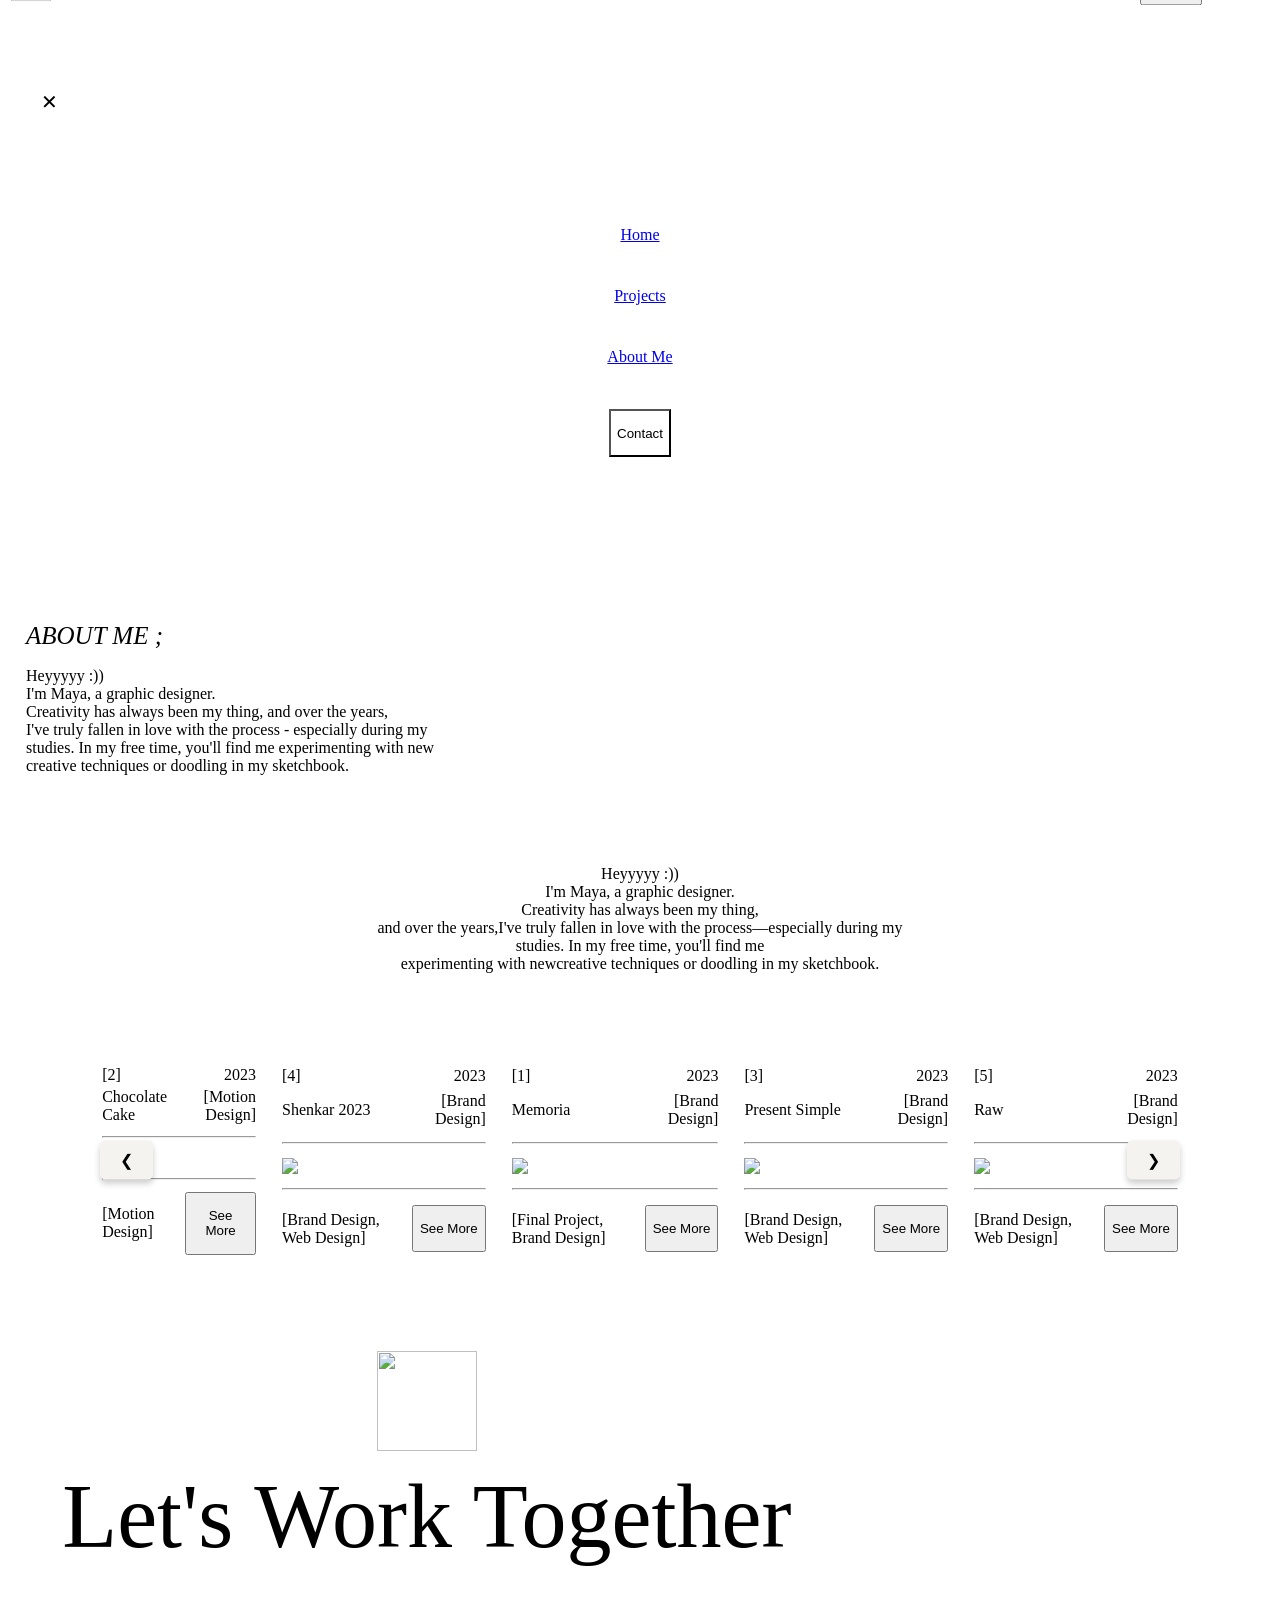
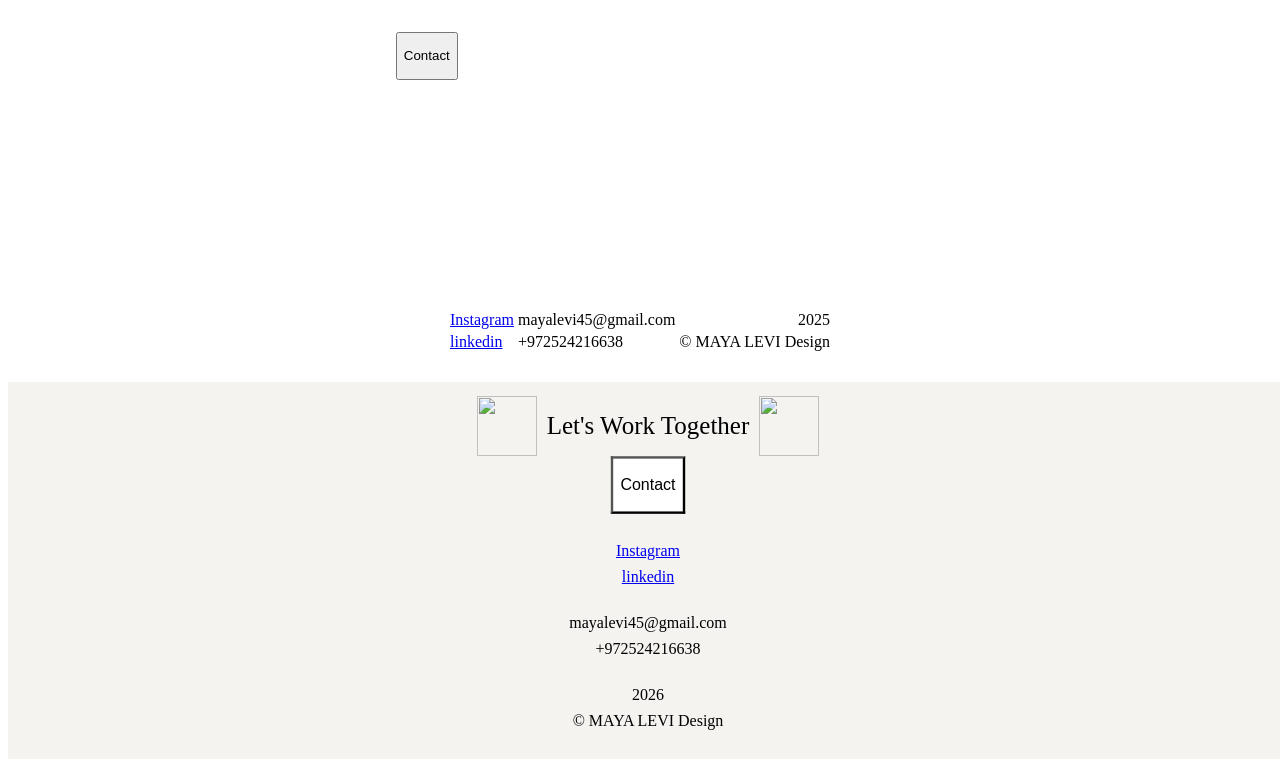
==== AboutMe.html @ 93a784ec "added html files" ====
<html>
  <head>
    <title>Maya Levi - About Me</title>
    <link rel="icon" type="image/x-icon" href="images/maya_levi_favicon.png" />
    <link rel="preconnect" href="https://fonts.googleapis.com" />
    <link rel="preconnect" href="https://fonts.gstatic.com" crossorigin />
    <link
      href="https://fonts.googleapis.com/css2?family=Inter:ital,opsz,wght@0,14..32,100..900;1,14..32,100..900&display=swap"
      rel="stylesheet"
    />
    <meta name="viewport" content="width=device-width, initial-scale=1.0" />
    <link rel="stylesheet" href="master.css" />
    <style>
      .projects-container {
        background-color: transparent;
        display: flex;
        align-items: center;
        justify-content: center;
        overflow: hidden;
        position: relative;
        width: 87%;
        margin: 20px auto;
        border-radius: 10px;
      }
      .projects {
        display: flex;
        gap: 20px;
        scroll-behavior: smooth;
        overflow-x: scroll;
        width: 100%;
        padding: 0 1vh 0 1vh;
        white-space: nowrap;
      }
      .projects-prev,
      .projects-next {
        background-color: #f4f3f0;
        color: black;
        font-size: 16px;
        border: none;
        cursor: pointer;
        padding: 10px 20px;
        position: absolute;
        top: 50%;
        transform: translateY(-50%);
        z-index: 10;
        border-radius: 5px;
        box-shadow: 0 4px 6px rgba(0, 0, 0, 0.2);
        cursor: url("Cursor Rubin Pink/link.cur"), pointer;
      }
      .projects-prev {
        left: 10px;
      }
      .projects-next {
        right: 10px;
      }
      .about_me_mobile {
        margin-left: 2vh;
      }
      @media (max-width: 768px) {
        .projects,
        .projects-card {
          transform: scale(0.9);
        }
        .projects-container {
          width: 100%;
        }
        .projects-next,
        .projects-prev {
          display: none;
        }
      }
    </style>
  </head>
  <body>
    <table id="navbar" class="navbar" style="width: 100%">
      <tr>
        <td>
          <a href="index.html"
            ><img src="images/maya_levi_favicon.png" style="width: 40px"
          /></a>
        </td>
        <td style="padding-right: 25vw; text-align: left">
          <h4 class="logo_name" style="margin: auto 0">
            <a href="index.html">MAYA LEVI</a>
          </h4>
        </td>
        <td style="padding-right: 5vw" class="not-on-mobile">
          <h4 style="margin: auto 0"><a href="index.html">Home</a></h4>
        </td>
        <td style="padding-right: 5vw" class="not-on-mobile">
          <h4 style="margin: auto 0"><a href="Projects.html">Projects</a></h4>
        </td>
        <td style="padding-right: 5vw" class="not-on-mobile">
          <h4 style="margin: auto 0"><a href="AboutMe.html">About Me</a></h4>
        </td>
        <td class="not-on-mobile">
          <button
            class="button"
            onclick="location.href='ContactPage.html'"
            style="cursor: url('Cursor Rubin Pink/link.cur'), pointer"
          >
            <p style="cursor: url('Cursor Rubin Pink/link.cur'), pointer">
              Contact
            </p>
          </button>
        </td>
        <td class="hamburger">
          <button
            style="border: none; background-color: transparent"
            onclick="openHamburger();"
          >
            <img src="SVG/hamburger-menu.svg" />
          </button>
        </td>
      </tr>
    </table>
    <div
      style="vertical-align: middle; text-align: left"
      id="hamburgerManue"
      class="hamburger_manu"
    >
      <button
        class="close_hamburger"
        style="
          border: none;
          background-color: transparent;
          margin: 3vh auto 0 3vh;
          font-size: 20px;
        "
        onclick="closeHamburger();"
      >
        &#x2715;
      </button>

      <table
        align="center"
        style="margin-top: 10vh; text-align: center"
        cellspacing="20"
      >
        <tr>
          <td>
            <h4 style="font-weight: 300">
              <a href="index.html" onclick="closeHamburger();">Home</a>
            </h4>
          </td>
        </tr>
        <tr>
          <td>
            <h4 style="font-weight: 300">
              <a href="Projects.html" onclick="closeHamburger();">Projects</a>
            </h4>
          </td>
        </tr>
        <tr>
          <td>
            <h4 style="font-weight: 300">
              <a href="AboutMe.html" onclick="closeHamburger();">About Me</a>
            </h4>
          </td>
        </tr>
        <tr>
          <td>
            <button
              style="background-color: white"
              class="button"
              onclick="location.href='ContactPage.html'"
            >
              <p>Contact</p>
            </button>
          </td>
        </tr>
      </table>
    </div>

    <script>
      function openHamburger() {
        window.scrollTo({ top: 0, behavior: "smooth" });
        document.getElementById("hamburgerManue").style.transform =
          "translateY(0)";
        document.getElementById("navbar").style.display = "none";
        document.body.style.overflow = "hidden";
      }
      function closeHamburger() {
        document.getElementById("hamburgerManue").style.transform =
          "translateY(-150%)";
        document.getElementById("navbar").style.display = "table";
        document.body.style.overflow = "auto";
      }

      // Select navbar element
      const navbar = document.querySelector(".navbar");
      let lastScrollTop = 0; // Track the last scroll position
      const hideThreshold = 100; // Scroll distance before hiding
      const showThreshold = 50; // Scroll distance before showing

      // Smooth transition for navbar
      navbar.style.transition = "transform 0.3s ease-in-out";

      document.addEventListener("scroll", () => {
        const scrollTop = window.scrollY; // Get current scroll position
        const maxScroll = 500; // Adjust for transparency effect
        const opacity = Math.max(0.5, 1 - scrollTop / maxScroll); // Calculate opacity

        // Update navbar background opacity
        navbar.style.backgroundColor = `rgba(255, 255, 255, ${opacity})`;

        // Check scroll direction
        if (scrollTop > lastScrollTop && scrollTop > hideThreshold) {
          // Scrolling down - Hide navbar
          navbar.style.transform = "translateY(-100%)";
        } else if (scrollTop < lastScrollTop && scrollTop > showThreshold) {
          // Scrolling up - Show navbar
          navbar.style.transform = "translateY(0)";
        }

        // Update last scroll position
        lastScrollTop = scrollTop <= 0 ? 0 : scrollTop;
      });
    </script>
    <br />
    <br />
    <br />
    <br />
    <br />
    <br />
    <br />
    <br />
    <span
      class="about_me_mobile"
      style="font-weight: 300; font-style: italic; font-size: 25px; float: left"
      >ABOUT ME ;</span
    >
    <br />
    <br />
    <p
      class="desktop_block"
      style="margin-bottom: 10vh; margin-left: 2vh; margin-top: 1vh"
    >
      Heyyyyy :))<br />I'm Maya, a graphic designer.<br />Creativity has always
      been my thing, and over the years,<br />I've truly fallen in love with the
      process - especially during my<br />studies. In my free time, you'll find
      me experimenting with new<br />creative techniques or doodling in my
      sketchbook.
    </p>
    <p
      class="mobile_block"
      style="margin-bottom: 10vh; text-align: center; margin-top: 4vh"
    >
      Heyyyyy :))<br />I'm Maya, a graphic designer.<br />Creativity has always
      been my thing,<br />
      and over the years,I've truly fallen in love with the process—especially
      during my<br />studies. In my free time, you'll find me<br />
      experimenting with newcreative techniques or doodling in my sketchbook.
    </p>

    <div class="projects-container" style="margin-bottom: 10vh">
      <button class="projects-prev">&#10094;</button>
      <div class="projects">
        <table class="projects-card">
          <tr>
            <td style="text-align: left">[2]</td>
            <td style="text-align: right">2023</td>
          </tr>
          <tr>
            <td style="text-align: left">Chocolate Cake</td>
            <td style="text-align: right">[Motion Design]</td>
          </tr>
          <tr>
            <td colspan="2"><hr /></td>
          </tr>
          <tr>
            <td colspan="2"><img src="images/chocolate_cake.png" /></td>
          </tr>
          <tr>
            <td colspan="2"><hr /></td>
          </tr>
          <tr>
            <td style="text-align: left">[Motion Design]</td>
            <td style="text-align: right">
              <button
                class="button"
                onclick="location.href='ChocolateCake.html';"
              >
                <p>See More</p>
              </button>
            </td>
          </tr>
        </table>
        <table class="projects-card">
          <tr>
            <td style="text-align: left">[4]</td>
            <td style="text-align: right">2023</td>
          </tr>
          <tr>
            <td style="text-align: left">Shenkar 2023</td>
            <td style="text-align: right">[Brand Design]</td>
          </tr>
          <tr>
            <td colspan="2"><hr /></td>
          </tr>
          <tr>
            <td colspan="2"><img src="images/shenkar2023.png" /></td>
          </tr>
          <tr>
            <td colspan="2"><hr /></td>
          </tr>
          <tr>
            <td style="text-align: left">[Brand Design, Web Design]</td>
            <td style="text-align: right">
              <button class="button" onclick="location.href='Shenkar.html';">
                <p>See More</p>
              </button>
            </td>
          </tr>
        </table>
        <table class="projects-card">
          <tr>
            <td style="text-align: left">[1]</td>
            <td style="text-align: right">2023</td>
          </tr>
          <tr>
            <td style="text-align: left">Memoria</td>
            <td style="text-align: right">[Brand Design]</td>
          </tr>
          <tr>
            <td colspan="2"><hr /></td>
          </tr>
          <tr>
            <td colspan="2"><img src="images/memoria.png" /></td>
          </tr>
          <tr>
            <td colspan="2"><hr /></td>
          </tr>
          <tr>
            <td style="text-align: left">[Final Project, Brand Design]</td>
            <td style="text-align: right">
              <button class="button" onclick="location.href='Memoria.html';">
                <p>See More</p>
              </button>
            </td>
          </tr>
        </table>
        <table class="projects-card">
          <tr>
            <td style="text-align: left">[3]</td>
            <td style="text-align: right">2023</td>
          </tr>
          <tr>
            <td style="text-align: left">Present Simple</td>
            <td style="text-align: right">[Brand Design]</td>
          </tr>
          <tr>
            <td colspan="2"><hr /></td>
          </tr>
          <tr>
            <td colspan="2"><img src="images/present_simple.png" /></td>
          </tr>
          <tr>
            <td colspan="2"><hr /></td>
          </tr>
          <tr>
            <td style="text-align: left">[Brand Design, Web Design]</td>
            <td style="text-align: right">
              <button
                class="button"
                onclick="location.href='PresentSimple.html';"
              >
                <p>See More</p>
              </button>
            </td>
          </tr>
        </table>
        <table class="projects-card">
          <tr>
            <td style="text-align: left">[5]</td>
            <td style="text-align: right">2023</td>
          </tr>
          <tr>
            <td style="text-align: left">Raw</td>
            <td style="text-align: right">[Brand Design]</td>
          </tr>
          <tr>
            <td colspan="2"><hr /></td>
          </tr>
          <tr>
            <td colspan="2"><img src="images/raw.png" /></td>
          </tr>
          <tr>
            <td colspan="2"><hr /></td>
          </tr>
          <tr>
            <td style="text-align: left">[Brand Design, Web Design]</td>
            <td style="text-align: right">
              <button class="button" onclick="location.href='Raw.html';">
                <p>See More</p>
              </button>
            </td>
          </tr>
        </table>
      </div>
      <button class="projects-next">&#10095;</button>
    </div>

    <script>
      const projects = document.querySelector(".projects");
      const prevButton = document.querySelector(".projects-prev");
      const nextButton = document.querySelector(".projects-next");
      const cards = [...document.querySelectorAll(".projects-card")]; // Convert NodeList to Array

      // Set the scroll position to the original set of cards
      projects.scrollLeft = 0;

      // Function to check and reposition for infinite scrolling
      function checkLoop() {
        if (projects.scrollLeft <= 0) {
          projects.scrollLeft = projects.scrollWidth;
        } else if (
          projects.scrollLeft + projects.clientWidth >=
          projects.scrollWidth - 1
        ) {
          projects.scrollLeft = 0;
        }
      }

      // Button Scroll Events
      prevButton.addEventListener("click", () => {
        projects.scrollBy({ left: -300, behavior: "smooth" });
        setTimeout(checkLoop, 100); // Check after animation
      });

      nextButton.addEventListener("click", () => {
        projects.scrollBy({ left: 300, behavior: "smooth" });
        setTimeout(checkLoop, 100);
      });

      // Prevent freeze issue on resize
      window.addEventListener("resize", () => {
        projects.scrollLeft = projects.scrollWidth / 2 - projects.clientWidth;
      });
    </script>

    <footer class="footer">
      <table
        class="footer"
        style="text-align: center; padding-bottom: 25vh; margin-left: 4vw"
      >
        <tr>
          <td>
            <img src="images/maya_levi_favicon.png" style="height: 100px" />
          </td>
        </tr>
        <tr>
          <td>
            <h1 style="font-size: 90px; font-weight: 100; margin-top: 10px">
              Let's Work Together
            </h1>
          </td>
        </tr>
        <tr>
          <td>
            <button
              class="button"
              onclick="location.href='ContactPage.html'"
              style="cursor: url('Cursor Rubin Pink/link.cur'), pointer"
            >
              <p style="cursor: url('Cursor Rubin Pink/link.cur'), pointer">
                Contact
              </p>
            </button>
          </td>
        </tr>
      </table>
      <table align="center" class="footer" style="padding-bottom: 0">
        <tr>
          <td style="text-align: left">
            <a href="https://www.instagram.com/maya_levi9/" target="_blank"
              >Instagram</a
            >
          </td>
          <td>mayalevi45@gmail.com</td>
          <td style="text-align: right">2025</td>
        </tr>
        <tr>
          <td style="text-align: left">
            <a
              href="https://www.linkedin.com/in/maya-levi-869219231/"
              target="_blank"
              >linkedin</a
            >
          </td>
          <td>+972524216638</td>
          <td style="text-align: right">&#x00A9; MAYA LEVI Design</td>
        </tr>
      </table>
    </footer>

    <footer class="mobile-footer">
      <div style="position: relative; width: 100vw; margin-top: 45vh; left: 0">
        <table
          style="
            text-align: center;
            width: 100%;
            background-color: #f4f3f0;
            position: absolute;
            left: 0;
            bottom: 0;
            width: 100vw;
          "
        >
          <tr style="width: inherit; overflow: hidden">
            <td
              style="
                display: flex;
                align-items: center;
                justify-content: center;
                gap: 10px;
                margin-top: 1vh;
              "
            >
              <img src="images/maya_levi_favicon.png" style="height: 60px" />
              <h1 style="font-size: 25px; font-weight: 200; margin-top: 2vh">
                Let's Work Together
              </h1>
              <img src="images/reverse_maya_logo.png" style="height: 60px" />
            </td>
          </tr>

          <tr>
            <td style="padding-bottom: 30px">
              <button
                class="button"
                style="
                  background-color: white;
                  transform: scale(1.2);
                  cursor: url('Cursor Rubin Pink/link.cur'), pointer;
                "
                onclick="location.href='ContactPage.html'"
              >
                <p style="cursor: url('Cursor Rubin Pink/link.cur'), pointer">
                  Contact
                </p>
              </button>
            </td>
          </tr>

          <tr>
            <td style="padding-bottom: 5px">
              <a
                href="https://www.instagram.com/maya_levi9/"
                target="_blank"
                style="text-decoration: underline"
                >Instagram</a
              >
            </td>
          </tr>

          <tr>
            <td style="padding-bottom: 25px">
              <a
                href="https://www.linkedin.com/in/maya-levi-869219231/"
                target="_blank"
                style="text-decoration: underline"
                >linkedin</a
              >
            </td>
          </tr>

          <tr>
            <td style="padding-bottom: 5px">mayalevi45@gmail.com</td>
          </tr>

          <tr>
            <td style="padding-bottom: 25px">+972524216638</td>
          </tr>

          <tr>
            <td style="padding-bottom: 5px">
              <script>
                document.write(new Date().getFullYear());
              </script>
            </td>
          </tr>
          <tr>
            <td style="padding-bottom: 3vh">&#x00A9; MAYA LEVI Design</td>
          </tr>
        </table>
      </div>
    </footer>
  </body>
</html>
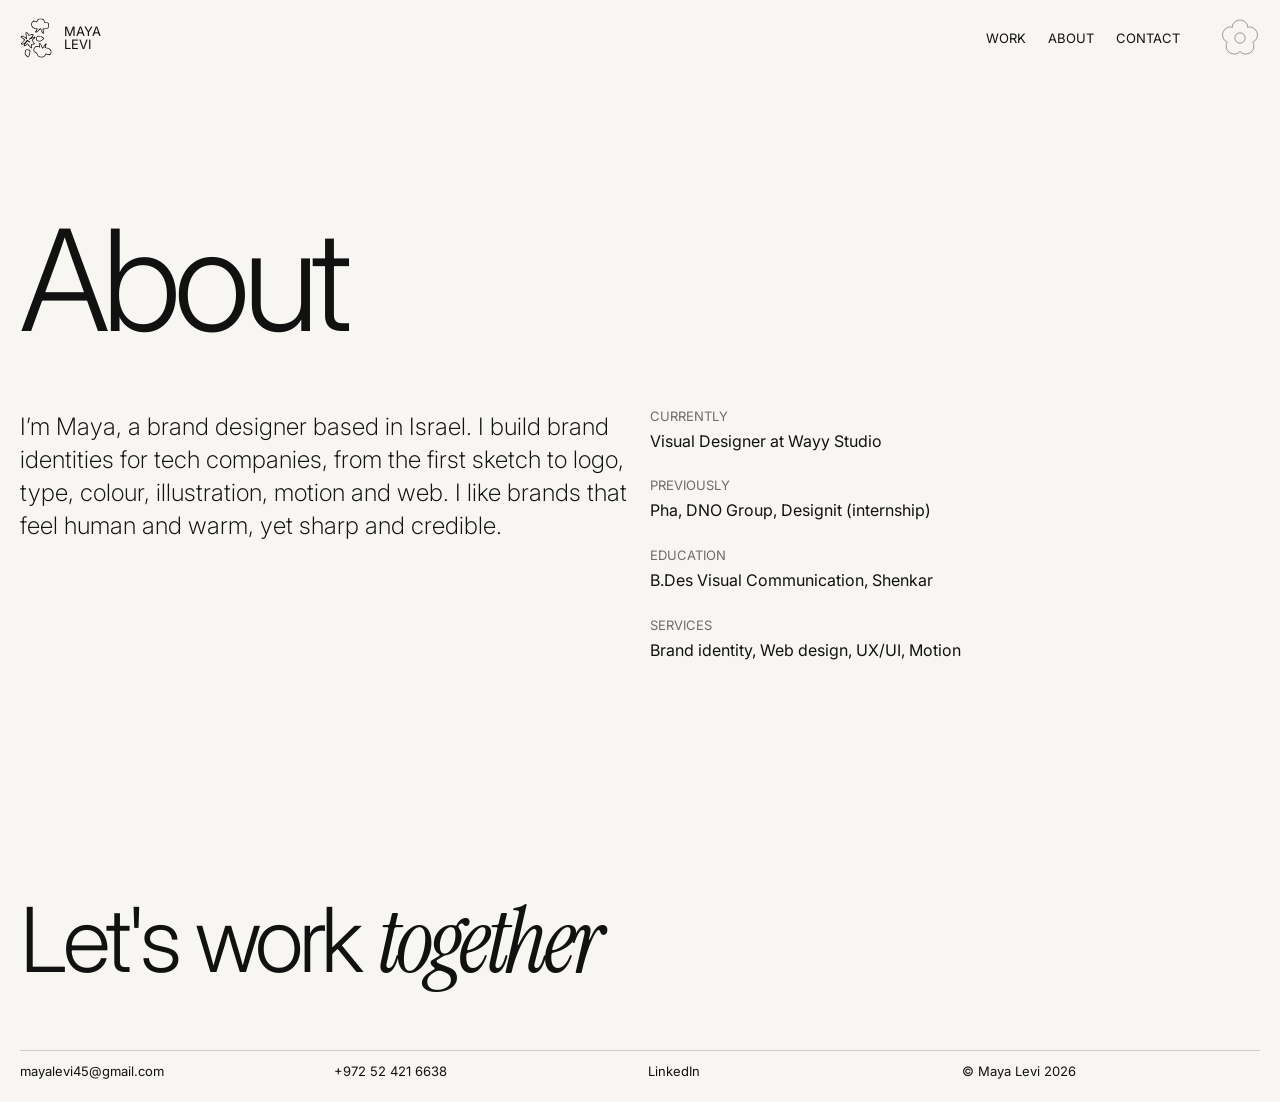
==== commit ee990c45: "Add files via upload" ====
--- a/AboutMe.html
+++ b/AboutMe.html
@@ -1,590 +1,53 @@
-<html>
-  <head>
-    <title>Maya Levi - About Me</title>
-    <link rel="icon" type="image/x-icon" href="images/maya_levi_favicon.png" />
-    <link rel="preconnect" href="https://fonts.googleapis.com" />
-    <link rel="preconnect" href="https://fonts.gstatic.com" crossorigin />
-    <link
-      href="https://fonts.googleapis.com/css2?family=Inter:ital,opsz,wght@0,14..32,100..900;1,14..32,100..900&display=swap"
-      rel="stylesheet"
-    />
-    <meta name="viewport" content="width=device-width, initial-scale=1.0" />
-    <link rel="stylesheet" href="master.css" />
-    <style>
-      .projects-container {
-        background-color: transparent;
-        display: flex;
-        align-items: center;
-        justify-content: center;
-        overflow: hidden;
-        position: relative;
-        width: 87%;
-        margin: 20px auto;
-        border-radius: 10px;
-      }
-      .projects {
-        display: flex;
-        gap: 20px;
-        scroll-behavior: smooth;
-        overflow-x: scroll;
-        width: 100%;
-        padding: 0 1vh 0 1vh;
-        white-space: nowrap;
-      }
-      .projects-prev,
-      .projects-next {
-        background-color: #f4f3f0;
-        color: black;
-        font-size: 16px;
-        border: none;
-        cursor: pointer;
-        padding: 10px 20px;
-        position: absolute;
-        top: 50%;
-        transform: translateY(-50%);
-        z-index: 10;
-        border-radius: 5px;
-        box-shadow: 0 4px 6px rgba(0, 0, 0, 0.2);
-        cursor: url("Cursor Rubin Pink/link.cur"), pointer;
-      }
-      .projects-prev {
-        left: 10px;
-      }
-      .projects-next {
-        right: 10px;
-      }
-      .about_me_mobile {
-        margin-left: 2vh;
-      }
-      @media (max-width: 768px) {
-        .projects,
-        .projects-card {
-          transform: scale(0.9);
-        }
-        .projects-container {
-          width: 100%;
-        }
-        .projects-next,
-        .projects-prev {
-          display: none;
-        }
-      }
-    </style>
-  </head>
-  <body>
-    <table id="navbar" class="navbar" style="width: 100%">
-      <tr>
-        <td>
-          <a href="index.html"
-            ><img src="images/maya_levi_favicon.png" style="width: 40px"
-          /></a>
-        </td>
-        <td style="padding-right: 25vw; text-align: left">
-          <h4 class="logo_name" style="margin: auto 0">
-            <a href="index.html">MAYA LEVI</a>
-          </h4>
-        </td>
-        <td style="padding-right: 5vw" class="not-on-mobile">
-          <h4 style="margin: auto 0"><a href="index.html">Home</a></h4>
-        </td>
-        <td style="padding-right: 5vw" class="not-on-mobile">
-          <h4 style="margin: auto 0"><a href="Projects.html">Projects</a></h4>
-        </td>
-        <td style="padding-right: 5vw" class="not-on-mobile">
-          <h4 style="margin: auto 0"><a href="AboutMe.html">About Me</a></h4>
-        </td>
-        <td class="not-on-mobile">
-          <button
-            class="button"
-            onclick="location.href='ContactPage.html'"
-            style="cursor: url('Cursor Rubin Pink/link.cur'), pointer"
-          >
-            <p style="cursor: url('Cursor Rubin Pink/link.cur'), pointer">
-              Contact
-            </p>
-          </button>
-        </td>
-        <td class="hamburger">
-          <button
-            style="border: none; background-color: transparent"
-            onclick="openHamburger();"
-          >
-            <img src="SVG/hamburger-menu.svg" />
-          </button>
-        </td>
-      </tr>
-    </table>
-    <div
-      style="vertical-align: middle; text-align: left"
-      id="hamburgerManue"
-      class="hamburger_manu"
-    >
-      <button
-        class="close_hamburger"
-        style="
-          border: none;
-          background-color: transparent;
-          margin: 3vh auto 0 3vh;
-          font-size: 20px;
-        "
-        onclick="closeHamburger();"
-      >
-        &#x2715;
-      </button>
-
-      <table
-        align="center"
-        style="margin-top: 10vh; text-align: center"
-        cellspacing="20"
-      >
-        <tr>
-          <td>
-            <h4 style="font-weight: 300">
-              <a href="index.html" onclick="closeHamburger();">Home</a>
-            </h4>
-          </td>
-        </tr>
-        <tr>
-          <td>
-            <h4 style="font-weight: 300">
-              <a href="Projects.html" onclick="closeHamburger();">Projects</a>
-            </h4>
-          </td>
-        </tr>
-        <tr>
-          <td>
-            <h4 style="font-weight: 300">
-              <a href="AboutMe.html" onclick="closeHamburger();">About Me</a>
-            </h4>
-          </td>
-        </tr>
-        <tr>
-          <td>
-            <button
-              style="background-color: white"
-              class="button"
-              onclick="location.href='ContactPage.html'"
-            >
-              <p>Contact</p>
-            </button>
-          </td>
-        </tr>
-      </table>
-    </div>
-
-    <script>
-      function openHamburger() {
-        window.scrollTo({ top: 0, behavior: "smooth" });
-        document.getElementById("hamburgerManue").style.transform =
-          "translateY(0)";
-        document.getElementById("navbar").style.display = "none";
-        document.body.style.overflow = "hidden";
-      }
-      function closeHamburger() {
-        document.getElementById("hamburgerManue").style.transform =
-          "translateY(-150%)";
-        document.getElementById("navbar").style.display = "table";
-        document.body.style.overflow = "auto";
-      }
-
-      // Select navbar element
-      const navbar = document.querySelector(".navbar");
-      let lastScrollTop = 0; // Track the last scroll position
-      const hideThreshold = 100; // Scroll distance before hiding
-      const showThreshold = 50; // Scroll distance before showing
-
-      // Smooth transition for navbar
-      navbar.style.transition = "transform 0.3s ease-in-out";
-
-      document.addEventListener("scroll", () => {
-        const scrollTop = window.scrollY; // Get current scroll position
-        const maxScroll = 500; // Adjust for transparency effect
-        const opacity = Math.max(0.5, 1 - scrollTop / maxScroll); // Calculate opacity
-
-        // Update navbar background opacity
-        navbar.style.backgroundColor = `rgba(255, 255, 255, ${opacity})`;
-
-        // Check scroll direction
-        if (scrollTop > lastScrollTop && scrollTop > hideThreshold) {
-          // Scrolling down - Hide navbar
-          navbar.style.transform = "translateY(-100%)";
-        } else if (scrollTop < lastScrollTop && scrollTop > showThreshold) {
-          // Scrolling up - Show navbar
-          navbar.style.transform = "translateY(0)";
-        }
-
-        // Update last scroll position
-        lastScrollTop = scrollTop <= 0 ? 0 : scrollTop;
-      });
-    </script>
-    <br />
-    <br />
-    <br />
-    <br />
-    <br />
-    <br />
-    <br />
-    <br />
-    <span
-      class="about_me_mobile"
-      style="font-weight: 300; font-style: italic; font-size: 25px; float: left"
-      >ABOUT ME ;</span
-    >
-    <br />
-    <br />
-    <p
-      class="desktop_block"
-      style="margin-bottom: 10vh; margin-left: 2vh; margin-top: 1vh"
-    >
-      Heyyyyy :))<br />I'm Maya, a graphic designer.<br />Creativity has always
-      been my thing, and over the years,<br />I've truly fallen in love with the
-      process - especially during my<br />studies. In my free time, you'll find
-      me experimenting with new<br />creative techniques or doodling in my
-      sketchbook.
-    </p>
-    <p
-      class="mobile_block"
-      style="margin-bottom: 10vh; text-align: center; margin-top: 4vh"
-    >
-      Heyyyyy :))<br />I'm Maya, a graphic designer.<br />Creativity has always
-      been my thing,<br />
-      and over the years,I've truly fallen in love with the process—especially
-      during my<br />studies. In my free time, you'll find me<br />
-      experimenting with newcreative techniques or doodling in my sketchbook.
-    </p>
-
-    <div class="projects-container" style="margin-bottom: 10vh">
-      <button class="projects-prev">&#10094;</button>
-      <div class="projects">
-        <table class="projects-card">
-          <tr>
-            <td style="text-align: left">[2]</td>
-            <td style="text-align: right">2023</td>
-          </tr>
-          <tr>
-            <td style="text-align: left">Chocolate Cake</td>
-            <td style="text-align: right">[Motion Design]</td>
-          </tr>
-          <tr>
-            <td colspan="2"><hr /></td>
-          </tr>
-          <tr>
-            <td colspan="2"><img src="images/chocolate_cake.png" /></td>
-          </tr>
-          <tr>
-            <td colspan="2"><hr /></td>
-          </tr>
-          <tr>
-            <td style="text-align: left">[Motion Design]</td>
-            <td style="text-align: right">
-              <button
-                class="button"
-                onclick="location.href='ChocolateCake.html';"
-              >
-                <p>See More</p>
-              </button>
-            </td>
-          </tr>
-        </table>
-        <table class="projects-card">
-          <tr>
-            <td style="text-align: left">[4]</td>
-            <td style="text-align: right">2023</td>
-          </tr>
-          <tr>
-            <td style="text-align: left">Shenkar 2023</td>
-            <td style="text-align: right">[Brand Design]</td>
-          </tr>
-          <tr>
-            <td colspan="2"><hr /></td>
-          </tr>
-          <tr>
-            <td colspan="2"><img src="images/shenkar2023.png" /></td>
-          </tr>
-          <tr>
-            <td colspan="2"><hr /></td>
-          </tr>
-          <tr>
-            <td style="text-align: left">[Brand Design, Web Design]</td>
-            <td style="text-align: right">
-              <button class="button" onclick="location.href='Shenkar.html';">
-                <p>See More</p>
-              </button>
-            </td>
-          </tr>
-        </table>
-        <table class="projects-card">
-          <tr>
-            <td style="text-align: left">[1]</td>
-            <td style="text-align: right">2023</td>
-          </tr>
-          <tr>
-            <td style="text-align: left">Memoria</td>
-            <td style="text-align: right">[Brand Design]</td>
-          </tr>
-          <tr>
-            <td colspan="2"><hr /></td>
-          </tr>
-          <tr>
-            <td colspan="2"><img src="images/memoria.png" /></td>
-          </tr>
-          <tr>
-            <td colspan="2"><hr /></td>
-          </tr>
-          <tr>
-            <td style="text-align: left">[Final Project, Brand Design]</td>
-            <td style="text-align: right">
-              <button class="button" onclick="location.href='Memoria.html';">
-                <p>See More</p>
-              </button>
-            </td>
-          </tr>
-        </table>
-        <table class="projects-card">
-          <tr>
-            <td style="text-align: left">[3]</td>
-            <td style="text-align: right">2023</td>
-          </tr>
-          <tr>
-            <td style="text-align: left">Present Simple</td>
-            <td style="text-align: right">[Brand Design]</td>
-          </tr>
-          <tr>
-            <td colspan="2"><hr /></td>
-          </tr>
-          <tr>
-            <td colspan="2"><img src="images/present_simple.png" /></td>
-          </tr>
-          <tr>
-            <td colspan="2"><hr /></td>
-          </tr>
-          <tr>
-            <td style="text-align: left">[Brand Design, Web Design]</td>
-            <td style="text-align: right">
-              <button
-                class="button"
-                onclick="location.href='PresentSimple.html';"
-              >
-                <p>See More</p>
-              </button>
-            </td>
-          </tr>
-        </table>
-        <table class="projects-card">
-          <tr>
-            <td style="text-align: left">[5]</td>
-            <td style="text-align: right">2023</td>
-          </tr>
-          <tr>
-            <td style="text-align: left">Raw</td>
-            <td style="text-align: right">[Brand Design]</td>
-          </tr>
-          <tr>
-            <td colspan="2"><hr /></td>
-          </tr>
-          <tr>
-            <td colspan="2"><img src="images/raw.png" /></td>
-          </tr>
-          <tr>
-            <td colspan="2"><hr /></td>
-          </tr>
-          <tr>
-            <td style="text-align: left">[Brand Design, Web Design]</td>
-            <td style="text-align: right">
-              <button class="button" onclick="location.href='Raw.html';">
-                <p>See More</p>
-              </button>
-            </td>
-          </tr>
-        </table>
-      </div>
-      <button class="projects-next">&#10095;</button>
-    </div>
-
-    <script>
-      const projects = document.querySelector(".projects");
-      const prevButton = document.querySelector(".projects-prev");
-      const nextButton = document.querySelector(".projects-next");
-      const cards = [...document.querySelectorAll(".projects-card")]; // Convert NodeList to Array
-
-      // Set the scroll position to the original set of cards
-      projects.scrollLeft = 0;
-
-      // Function to check and reposition for infinite scrolling
-      function checkLoop() {
-        if (projects.scrollLeft <= 0) {
-          projects.scrollLeft = projects.scrollWidth;
-        } else if (
-          projects.scrollLeft + projects.clientWidth >=
-          projects.scrollWidth - 1
-        ) {
-          projects.scrollLeft = 0;
-        }
-      }
-
-      // Button Scroll Events
-      prevButton.addEventListener("click", () => {
-        projects.scrollBy({ left: -300, behavior: "smooth" });
-        setTimeout(checkLoop, 100); // Check after animation
-      });
-
-      nextButton.addEventListener("click", () => {
-        projects.scrollBy({ left: 300, behavior: "smooth" });
-        setTimeout(checkLoop, 100);
-      });
-
-      // Prevent freeze issue on resize
-      window.addEventListener("resize", () => {
-        projects.scrollLeft = projects.scrollWidth / 2 - projects.clientWidth;
-      });
-    </script>
-
-    <footer class="footer">
-      <table
-        class="footer"
-        style="text-align: center; padding-bottom: 25vh; margin-left: 4vw"
-      >
-        <tr>
-          <td>
-            <img src="images/maya_levi_favicon.png" style="height: 100px" />
-          </td>
-        </tr>
-        <tr>
-          <td>
-            <h1 style="font-size: 90px; font-weight: 100; margin-top: 10px">
-              Let's Work Together
-            </h1>
-          </td>
-        </tr>
-        <tr>
-          <td>
-            <button
-              class="button"
-              onclick="location.href='ContactPage.html'"
-              style="cursor: url('Cursor Rubin Pink/link.cur'), pointer"
-            >
-              <p style="cursor: url('Cursor Rubin Pink/link.cur'), pointer">
-                Contact
-              </p>
-            </button>
-          </td>
-        </tr>
-      </table>
-      <table align="center" class="footer" style="padding-bottom: 0">
-        <tr>
-          <td style="text-align: left">
-            <a href="https://www.instagram.com/maya_levi9/" target="_blank"
-              >Instagram</a
-            >
-          </td>
-          <td>mayalevi45@gmail.com</td>
-          <td style="text-align: right">2025</td>
-        </tr>
-        <tr>
-          <td style="text-align: left">
-            <a
-              href="https://www.linkedin.com/in/maya-levi-869219231/"
-              target="_blank"
-              >linkedin</a
-            >
-          </td>
-          <td>+972524216638</td>
-          <td style="text-align: right">&#x00A9; MAYA LEVI Design</td>
-        </tr>
-      </table>
-    </footer>
-
-    <footer class="mobile-footer">
-      <div style="position: relative; width: 100vw; margin-top: 45vh; left: 0">
-        <table
-          style="
-            text-align: center;
-            width: 100%;
-            background-color: #f4f3f0;
-            position: absolute;
-            left: 0;
-            bottom: 0;
-            width: 100vw;
-          "
-        >
-          <tr style="width: inherit; overflow: hidden">
-            <td
-              style="
-                display: flex;
-                align-items: center;
-                justify-content: center;
-                gap: 10px;
-                margin-top: 1vh;
-              "
-            >
-              <img src="images/maya_levi_favicon.png" style="height: 60px" />
-              <h1 style="font-size: 25px; font-weight: 200; margin-top: 2vh">
-                Let's Work Together
-              </h1>
-              <img src="images/reverse_maya_logo.png" style="height: 60px" />
-            </td>
-          </tr>
-
-          <tr>
-            <td style="padding-bottom: 30px">
-              <button
-                class="button"
-                style="
-                  background-color: white;
-                  transform: scale(1.2);
-                  cursor: url('Cursor Rubin Pink/link.cur'), pointer;
-                "
-                onclick="location.href='ContactPage.html'"
-              >
-                <p style="cursor: url('Cursor Rubin Pink/link.cur'), pointer">
-                  Contact
-                </p>
-              </button>
-            </td>
-          </tr>
-
-          <tr>
-            <td style="padding-bottom: 5px">
-              <a
-                href="https://www.instagram.com/maya_levi9/"
-                target="_blank"
-                style="text-decoration: underline"
-                >Instagram</a
-              >
-            </td>
-          </tr>
-
-          <tr>
-            <td style="padding-bottom: 25px">
-              <a
-                href="https://www.linkedin.com/in/maya-levi-869219231/"
-                target="_blank"
-                style="text-decoration: underline"
-                >linkedin</a
-              >
-            </td>
-          </tr>
-
-          <tr>
-            <td style="padding-bottom: 5px">mayalevi45@gmail.com</td>
-          </tr>
-
-          <tr>
-            <td style="padding-bottom: 25px">+972524216638</td>
-          </tr>
-
-          <tr>
-            <td style="padding-bottom: 5px">
-              <script>
-                document.write(new Date().getFullYear());
-              </script>
-            </td>
-          </tr>
-          <tr>
-            <td style="padding-bottom: 3vh">&#x00A9; MAYA LEVI Design</td>
-          </tr>
-        </table>
-      </div>
-    </footer>
-  </body>
-</html>
+<!doctype html>
+<html lang="en">
+<head>
+<meta charset="utf-8" />
+<meta name="viewport" content="width=device-width, initial-scale=1" />
+<title>About | Maya Levi</title>
+<link rel="preconnect" href="https://fonts.googleapis.com" />
+<link rel="preconnect" href="https://fonts.gstatic.com" crossorigin />
+<link href="https://fonts.googleapis.com/css2?family=Inter:wght@100..900&family=Instrument+Serif:ital@0;1&display=swap" rel="stylesheet" />
+<link rel="stylesheet" href="site.css" />
+</head>
+<body>
+
+<header>
+  <a class="brand" href="index.html" aria-label="Maya Levi, home"><svg class="mark" aria-hidden="true" xmlns="http://www.w3.org/2000/svg" viewBox="96 12 503 629"><path fill="currentColor" fill-rule="evenodd" d="M214 631C213 631 211 630 210 628C209 626 205 622 201 618C187 603 181 595 178 590C178 588 177 586 176 585C171 578 171 578 172 561C172 545 172 544 174 538C176 535 177 531 178 528C179 526 180 522 181 521C183 519 184 516 185 514C188 507 201 503 212 506C215 507 221 507 226 508C232 508 237 509 238 509C239 510 242 512 245 513C249 516 256 523 259 529C261 533 260 551 257 556C255 560 255 565 254 573C253 590 247 605 236 617C226 628 220 632 214 631ZM415 631C413 631 410 629 408 628C405 627 402 626 401 626C400 626 398 625 396 624C394 622 391 621 389 620C384 618 370 606 369 602C369 600 368 596 366 593C365 590 364 586 363 584C362 579 355 569 349 565C344 560 334 554 330 554C327 553 316 545 316 543C316 542 315 540 313 538C310 534 307 523 307 516C307 509 310 498 312 493C314 491 315 488 316 486C316 483 317 481 318 480C320 478 321 476 322 475C324 470 333 462 337 460C339 459 342 458 344 457C346 455 348 454 360 454C373 454 374 454 378 456C382 458 385 459 390 460C399 460 400 459 397 452C395 448 393 439 392 428C391 419 397 405 403 404C408 402 426 416 428 423C428 425 430 428 431 430C433 432 434 435 434 438C435 440 436 443 437 444C438 446 440 449 441 453C442 456 443 459 444 460C444 462 446 465 446 468C449 477 452 477 458 468C460 466 462 463 462 462C463 461 466 457 469 452C472 447 476 442 478 440C480 437 482 433 484 431C485 429 487 426 488 425C489 423 490 422 490 422C490 421 492 419 494 416C498 412 499 412 503 412C508 412 509 412 512 416C516 421 517 423 514 428C513 429 512 431 512 432C512 433 510 437 508 442C506 446 504 452 502 455C501 458 499 462 498 465C496 468 496 469 497 470C498 471 499 472 500 472C501 472 504 473 506 474C509 476 513 477 516 478C519 478 524 479 528 481C532 483 536 484 538 484C541 485 545 486 547 487C549 489 555 491 558 493C570 499 580 509 587 523C590 530 590 530 590 546C589 561 589 563 587 568C579 584 578 587 571 592C566 596 566 596 554 596C543 595 541 595 538 593C535 592 532 591 529 591C522 591 518 590 514 587C509 583 508 583 503 590C497 600 493 605 486 612C480 618 469 626 467 626C467 626 464 627 461 629C457 631 456 632 437 632C426 632 416 632 415 631ZM454 619C456 618 459 617 461 616C466 615 477 606 484 597C490 590 491 588 496 578C498 575 500 571 501 571C504 569 509 569 511 570C512 571 515 573 518 575C523 578 526 579 530 580C534 580 539 582 542 583C545 584 550 584 555 584C562 584 562 584 568 579C572 574 573 571 574 568C575 565 576 561 577 560C579 557 580 555 580 544C580 533 579 532 577 529C575 526 574 524 574 523C574 521 562 508 558 506C556 505 553 503 551 502C549 501 546 500 545 499C543 499 540 498 538 497C536 496 521 491 512 489C509 488 504 486 502 485C500 484 496 483 495 483C493 483 490 482 489 482C482 479 481 468 487 462C488 460 490 457 490 454C491 452 492 449 493 447C494 446 495 442 496 440L496 436L493 439C491 440 489 443 488 444C487 446 486 449 484 451C481 454 479 457 472 468C469 472 465 478 463 480C462 482 459 486 458 488C456 493 453 494 449 494C445 494 444 493 442 487C441 485 440 482 439 481C438 479 436 476 436 472C435 469 434 466 433 465C432 463 431 460 430 457C429 454 428 450 427 448C425 447 424 443 424 441C423 439 422 436 421 435C420 434 419 431 418 429C417 425 409 418 407 418C403 418 403 436 407 444C409 450 413 464 413 468C413 472 411 474 407 475C404 476 401 475 395 472C393 471 388 470 383 470C379 469 372 468 368 467C364 466 360 465 358 465C351 466 340 471 337 474C332 479 327 486 327 490C326 492 325 494 323 496C320 500 319 513 320 524C321 531 321 531 327 537C330 540 334 543 337 544C346 547 358 555 363 562C370 570 374 577 374 582C374 584 375 587 377 589C378 591 380 594 380 596C381 601 387 606 394 609C396 610 399 612 400 613C401 614 404 615 407 616C409 616 413 617 416 618C421 622 422 622 438 622C450 622 452 621 454 619ZM222 616C224 614 229 608 231 604C232 602 234 600 235 598C236 597 237 594 238 591C239 587 240 582 241 579C242 575 243 568 244 563C245 558 246 550 247 545C249 537 249 537 246 531C244 526 243 526 236 522C232 520 227 519 224 518C222 518 217 517 212 517C199 515 197 517 192 527C184 544 184 544 183 559C183 573 183 573 186 580C191 591 214 617 218 617C219 617 220 616 222 616ZM270 488C269 488 263 481 256 474C250 467 243 460 242 458C239 455 223 437 219 431C217 428 214 426 213 426C212 426 208 429 204 432C186 449 181 453 175 453C173 453 170 454 167 455C160 458 157 458 156 455C154 452 154 446 155 443C161 434 166 422 165 422C164 420 155 423 152 426C148 428 138 430 124 429C113 428 110 426 110 422C110 418 111 415 116 410C118 408 121 404 123 402C126 398 135 388 148 374C159 362 161 359 161 357C161 354 154 348 148 345C146 344 143 342 142 340C140 339 135 335 130 332C125 328 118 324 115 321C103 312 103 305 115 296C121 292 121 292 133 293C145 293 146 293 150 295C152 297 155 298 156 298C159 299 167 304 180 315C189 322 191 323 192 322C193 320 193 319 192 312C191 307 190 301 190 297C189 293 188 288 187 285C186 280 183 255 183 246C183 238 187 236 200 238C207 239 214 243 220 249C224 253 230 262 230 264C230 265 231 267 233 270C234 272 236 274 236 276C237 279 240 279 246 276C249 274 255 272 268 266C274 264 276 264 286 263C300 263 304 264 307 270C308 274 308 275 307 283C306 294 303 299 292 309C288 313 283 318 282 319C280 322 280 322 285 322C288 321 291 320 292 319C294 318 296 317 298 316C300 316 303 315 305 313C307 312 311 310 314 310C316 309 320 308 321 307C324 304 328 303 330 305C333 308 337 315 338 318C338 322 338 322 330 330C321 339 319 341 306 351C294 360 293 363 298 368C299 370 302 374 305 378C307 383 310 388 311 389C317 397 318 399 320 402C320 404 322 406 323 406C325 407 328 414 328 417C328 420 324 426 321 427C320 427 314 428 308 429C301 430 294 431 292 432C289 433 285 434 283 435C279 435 279 437 282 446C282 450 284 457 284 461C285 466 285 471 286 474C287 477 287 478 285 482C282 488 275 491 270 488ZM274 468C274 463 273 460 271 456C269 451 269 449 268 440C268 431 268 429 270 427C272 425 277 423 283 423C285 423 289 422 292 420C295 419 298 418 302 418C309 418 312 417 313 415C313 413 310 408 307 403C305 401 303 398 302 396C301 394 298 390 296 387C295 385 293 381 292 379C290 378 288 373 285 370C283 367 281 363 281 362C281 359 284 355 286 354C287 353 301 341 306 336C307 335 311 331 315 328C326 318 321 317 304 326C299 329 293 331 291 332C289 333 285 334 283 336C281 337 279 338 278 338C277 338 274 339 271 341C269 342 265 344 262 344C260 345 257 346 256 347C252 350 240 354 237 354C236 353 235 352 235 350C235 346 237 342 245 336C249 332 256 327 259 323C263 319 272 312 279 306C288 297 291 294 292 291C293 289 294 286 294 284C296 279 295 278 289 276C286 275 284 275 276 277C271 278 266 280 264 281C263 282 259 283 256 284C253 284 250 286 248 287C245 290 237 292 233 290C230 290 229 288 226 282C224 279 221 274 221 272C220 269 219 266 217 264C216 263 215 260 214 258C213 256 211 255 211 255C210 255 207 254 205 252C199 248 195 248 194 252C194 254 195 258 196 262C199 271 200 281 200 292C200 298 201 302 202 305C205 311 206 319 206 331C206 343 205 345 201 345C196 345 195 344 179 329C171 322 163 315 162 314C160 314 157 312 156 311C154 310 151 308 148 308C146 307 142 306 140 304C135 301 131 301 127 304C126 305 123 307 122 308C120 310 120 310 122 313C124 314 126 316 128 316C129 317 132 318 133 320C142 326 150 332 152 334C154 335 157 336 159 338C160 339 164 342 166 343C168 344 171 347 173 349C179 354 178 355 158 379C148 391 137 404 133 407C130 411 127 415 127 415C127 416 128 417 130 417C137 419 155 413 163 407C169 402 180 389 185 381C187 378 190 374 192 372C194 370 196 367 197 366C199 364 203 361 206 359C209 357 216 358 222 361C229 365 237 370 242 373C243 375 247 378 249 380C255 384 255 385 255 390C255 396 252 399 246 399C242 399 239 397 228 384C223 379 219 377 216 377C214 378 207 385 202 393C200 395 195 401 192 405C188 409 184 414 183 416C182 419 180 421 179 422C178 423 177 426 176 428C175 430 174 433 173 434C171 437 170 441 173 442C174 442 180 439 184 435C185 433 189 430 192 428C196 425 201 420 205 417C211 412 213 411 217 413C218 413 223 418 227 424C232 430 237 435 239 436C240 438 243 441 245 443C260 461 271 474 273 474C274 474 274 473 274 468ZM393 381C388 380 383 379 381 378C380 377 377 376 376 376C372 376 366 373 364 371C364 370 362 369 360 369C356 367 353 365 351 360C347 353 346 348 349 340C350 337 351 330 352 325C353 314 356 308 363 302C371 295 374 293 378 292C384 292 393 293 397 296C399 298 401 298 409 298C419 298 427 300 434 302C437 303 440 304 441 304C442 304 445 305 448 307C450 309 453 310 454 310C455 310 474 328 475 331C477 337 473 343 448 363C445 366 441 369 440 370C435 375 425 380 416 381C407 382 405 382 393 381ZM423 367C424 366 428 364 430 363C433 362 444 353 456 341C459 338 461 335 461 334C461 331 456 325 449 321C447 320 444 318 442 317C441 316 438 315 434 314C428 314 426 313 424 311C421 308 421 308 416 308C414 309 406 309 400 308C390 307 387 307 385 305C382 303 381 303 380 304C379 305 376 306 374 307C371 308 369 310 368 311C368 313 367 316 365 320C363 326 362 328 362 340C361 351 361 355 362 356C364 359 372 363 376 364C378 365 381 366 383 367C387 369 391 370 406 370C419 370 420 370 423 367ZM453 254C447 253 437 239 436 231C436 228 435 226 433 224C432 222 430 219 430 217C429 215 428 212 427 210C425 208 424 204 424 202C423 197 417 187 416 187C412 187 405 195 388 215C386 218 381 222 379 225C374 229 371 231 365 235C361 237 349 240 344 240C336 240 334 238 334 233C334 229 336 224 343 214C344 213 347 209 348 206C350 203 353 199 355 196C359 190 359 188 354 187C331 183 324 182 318 179C315 177 311 176 310 175C303 173 285 155 279 144C275 137 275 135 274 126C272 114 272 113 274 100C275 91 275 88 277 86C278 85 280 82 280 80C282 75 289 68 297 63C303 58 304 58 315 57C328 55 337 57 343 60C346 63 354 66 356 66C357 66 359 63 361 58C363 54 364 50 365 49C372 37 380 29 389 25C395 22 395 22 420 22C442 23 445 23 449 25C452 26 455 27 457 27C466 29 480 48 482 59C482 62 483 65 484 66C485 67 487 70 488 72C489 75 490 77 490 77C490 77 496 77 503 78C515 79 526 81 533 83C538 85 548 95 548 99C549 101 550 106 551 109C552 115 552 117 551 126C550 132 549 142 549 148C548 159 548 160 545 164C543 166 541 169 541 171C540 172 538 174 536 175C534 176 530 178 528 179C526 181 524 182 523 182C521 182 516 183 510 185C503 186 497 187 484 188C475 188 467 189 466 189C464 190 464 191 464 196C465 199 466 205 467 208C469 212 470 217 470 218C470 220 471 225 473 230C476 239 477 249 475 252C473 255 461 256 453 254ZM464 243C465 243 464 240 463 237C461 234 460 229 460 226C459 222 458 217 457 213C453 204 451 193 450 187C450 180 451 179 464 178C469 177 478 177 484 177C494 178 494 178 498 176C502 174 506 173 513 172C524 170 529 168 534 160C538 154 538 154 539 132C540 110 539 103 533 97C529 93 529 93 512 92C497 91 493 91 487 88C479 85 480 86 475 73C473 69 472 65 472 64C472 61 464 46 460 43C457 40 455 39 450 38C447 37 443 36 440 35C437 33 435 32 417 32C395 32 398 32 387 40C383 43 375 53 374 57C373 60 372 63 371 64C370 66 368 69 368 72C367 74 366 77 365 78C363 81 356 81 351 78C336 69 336 68 321 69C309 69 308 69 303 72C295 76 291 82 285 98C284 101 284 105 284 116C284 129 285 130 287 134C289 136 290 140 291 141C293 148 305 159 318 167C324 170 326 171 340 172C346 173 352 174 354 175C356 176 361 177 364 177C372 178 374 179 374 185C374 188 373 190 370 193C369 195 367 198 367 198C367 199 366 201 364 203C356 215 351 223 351 224C351 225 354 226 357 225C365 223 378 211 389 196C392 192 405 179 406 179C406 179 409 177 411 176C414 173 416 172 419 172C425 172 427 175 428 183C429 185 430 188 431 190C433 192 434 195 434 198C435 200 436 204 437 205C438 207 440 210 441 212C441 215 443 217 443 218C444 220 445 223 446 226C449 233 454 242 456 243C458 244 464 244 464 243Z"/></svg><span>Maya<br />Levi</span></a>
+  <nav>
+    <a href="Projects.html">Work</a>
+    <a href="AboutMe.html">About</a>
+    <a href="ContactPage.html">Contact</a>
+  </nav>
+  <svg class="flower" id="flower" viewBox="0 0 100 100" role="group" aria-label="Background color"></svg>
+</header>
+
+<div class="page">
+<section class="p-hero">
+  <h1>About</h1>
+</section>
+
+<section class="p-intro">
+  <p class="lead">I&rsquo;m Maya, a&nbsp;brand designer based in Israel. I&nbsp;build brand identities for tech companies, from the first sketch to logo, type, colour, illustration, motion and web. I&nbsp;like brands that feel human and warm, yet sharp and credible.</p>
+  <dl class="p-meta">
+    <div class="full"><dt>Currently</dt><dd>Visual Designer at Wayy Studio</dd></div>
+    <div class="full"><dt>Previously</dt><dd>Pha, DNO Group, Designit (internship)</dd></div>
+    <div class="full"><dt>Education</dt><dd>B.Des Visual Communication, Shenkar</dd></div>
+    <div class="full"><dt>Services</dt><dd>Brand identity, Web design, UX/UI, Motion</dd></div>
+  </dl>
+</section>
+
+<footer>
+  <p class="big">Let's work <em>together</em></p>
+  <div class="row">
+    <a class="contact-link" href="mailto:mayalevi45@gmail.com">mayalevi45@gmail.com</a>
+    <a class="contact-link" href="tel:+972524216638">+972 52 421 6638</a>
+    <a class="contact-link" href="https://www.linkedin.com/in/maya-levi-869219231/" target="_blank" rel="noopener">LinkedIn</a>
+    <span>© Maya Levi 2026</span>
+  </div>
+</footer>
+</div>
+
+<div class="cursor" aria-hidden="true"><svg class="cursor-shape" data-shape="cloud" data-off="-85" style="width:62px" viewBox="0 0 287 240"><path fill-rule="evenodd" d="M185 236C179 235 169 221 168 213C168 210 167 208 165 206C164 204 162 201 162 199C161 197 160 194 159 192C157 190 156 186 156 184C155 179 149 169 148 169C144 169 137 177 120 197C118 200 113 204 111 207C106 211 103 213 97 217C93 219 81 222 76 222C68 222 66 220 66 215C66 211 68 206 75 196C76 195 79 191 80 188C82 185 85 181 87 178C91 172 91 170 86 169C63 165 56 164 50 161C47 159 43 158 42 157C35 155 17 137 11 126C7 119 7 117 6 108C4 96 4 95 6 82C7 73 7 70 9 68C10 67 12 64 12 62C14 57 21 50 29 45C35 40 36 40 47 39C60 37 69 39 75 42C78 45 86 48 88 48C89 48 91 45 93 40C95 36 96 32 97 31C104 19 112 11 121 7C127 4 127 4 152 4C174 5 177 5 181 7C184 8 187 9 189 9C198 11 212 30 214 41C214 44 215 47 216 48C217 49 219 52 220 54C221 57 222 59 222 59C222 59 228 59 235 60C247 61 258 63 265 65C270 67 280 77 280 81C281 83 282 88 283 91C284 97 284 99 283 108C282 114 281 124 281 130C280 141 280 142 277 146C275 148 273 151 273 153C272 154 270 156 268 157C266 158 262 160 260 161C258 163 256 164 255 164C253 164 248 165 242 167C235 168 229 169 216 170C207 170 199 171 198 171C196 172 196 173 196 178C197 181 198 187 199 190C201 194 202 199 202 200C202 202 203 207 205 212C208 221 209 231 207 234C205 237 193 238 185 236Z"/></svg><svg class="cursor-shape" data-shape="star" data-off="-50" style="width:60px" viewBox="0 0 239 259"><path fill-rule="evenodd" d="M168 255C167 255 161 248 154 241C148 234 141 227 140 225C137 222 121 204 117 198C115 195 112 193 111 193C110 193 106 196 102 199C84 216 79 220 73 220C71 220 68 221 65 222C58 225 55 225 54 222C52 219 52 213 53 210C59 201 64 189 63 189C62 187 53 190 50 193C46 195 36 197 22 196C11 195 8 193 8 189C8 185 9 182 14 177C16 175 19 171 21 169C24 165 33 155 46 141C57 129 59 126 59 124C59 121 52 115 46 112C44 111 41 109 40 107C38 106 33 102 28 99C23 95 16 91 13 88C1 79 1 72 13 63C19 60 19 60 31 60C43 60 44 60 48 62C50 64 53 65 54 65C57 66 65 71 78 82C87 89 89 90 90 89C91 87 91 86 90 79C89 74 88 68 88 64C87 60 86 55 85 52C84 47 81 22 81 13C81 5 85 3 98 5C105 6 112 10 118 16C122 20 128 29 128 31C128 32 129 34 131 37C132 39 134 41 134 43C135 46 138 46 144 43C147 41 153 39 166 33C172 31 174 31 184 30C198 30 202 31 205 37C206 41 206 42 205 50C204 61 201 66 190 76C186 80 181 85 180 86C178 89 178 89 183 89C186 88 189 87 190 86C192 85 194 84 196 83C198 83 201 82 203 80C205 79 209 77 212 77C214 76 218 75 219 74C222 71 226 70 228 72C231 75 235 82 236 85C236 89 236 89 228 97C219 106 217 108 204 118C192 127 191 130 196 136C197 137 200 141 203 146C205 150 208 155 209 156C215 164 216 166 218 169C218 171 220 173 221 173C223 174 226 181 226 184C226 187 222 193 219 194C218 194 212 195 206 196C199 197 192 198 190 199C187 200 183 201 181 202C177 202 177 204 180 213C180 217 182 224 182 228C183 233 183 238 184 241C185 244 185 245 183 249C180 255 173 258 168 255Z"/></svg><svg class="cursor-shape" data-shape="oval" data-off="-50" style="width:58px" viewBox="0 0 136 97"><path fill-rule="evenodd" d="M50 93C45 92 40 91 38 90C37 89 34 88 33 88C29 88 23 85 21 83C21 82 19 81 17 81C13 79 10 77 8 72C4 65 3 60 6 52C7 49 8 42 9 37C10 26 13 20 20 14C28 7 31 5 35 4C41 4 50 5 54 8C56 10 58 10 66 10C76 10 84 12 92 14C94 15 97 16 98 16C99 16 102 17 105 19C107 21 110 22 111 22C112 22 131 40 132 43C134 49 130 55 105 75C102 78 98 81 97 82C92 87 82 92 73 93C64 94 62 94 50 93Z"/></svg><svg class="cursor-shape" data-shape="wings" data-off="-20" style="width:64px" viewBox="0 0 290 236"><path fill-rule="evenodd" d="M112 232C110 232 107 230 105 229C102 228 99 227 98 227C97 227 95 226 93 225C91 223 88 222 86 221C81 219 67 207 66 203C66 201 65 197 63 194C62 191 61 187 60 184C59 180 52 170 46 166C41 161 31 155 27 155C24 154 13 146 13 144C13 143 12 141 10 139C7 135 4 124 4 117C4 110 7 99 9 94C11 92 12 89 13 87C13 84 14 82 15 81C17 79 18 77 19 76C21 71 30 63 34 61C36 60 39 59 40 58C43 56 45 55 57 55C70 55 71 55 75 57C79 59 82 60 87 61C96 61 97 60 94 53C92 49 90 40 89 29C88 20 94 6 100 5C105 3 123 17 125 24C125 26 127 29 128 31C130 33 131 36 131 39C132 41 133 44 134 45C135 47 137 50 138 54C139 57 140 60 141 62C141 63 143 66 143 69C146 78 149 78 155 69C157 67 159 64 159 63C160 62 163 58 166 53C169 48 173 43 175 40C177 38 179 34 181 32C182 30 184 27 185 26C186 24 187 23 187 23C187 22 189 20 191 17C195 13 196 13 200 13C205 13 206 13 209 17C213 22 214 24 211 28C210 30 209 32 209 33C209 34 207 38 205 43C203 47 201 53 199 56C198 59 196 63 195 66C193 69 193 70 194 71C195 72 196 73 197 73C198 73 201 74 203 75C206 77 210 78 213 79C216 79 221 80 225 82C229 84 233 85 236 85C238 86 242 87 244 88C246 90 252 92 255 94C267 100 277 110 284 124C287 131 287 131 287 147C286 162 286 164 284 170C276 185 275 188 268 193C262 197 262 197 250 197C240 196 238 196 235 194C232 193 229 192 226 192C219 192 215 191 211 188C206 184 205 184 200 191C194 201 190 206 183 213C177 219 166 227 164 227C164 227 161 228 158 230C154 232 153 233 134 233C123 233 113 233 112 232Z"/></svg><svg class="cursor-shape" data-shape="drop" data-off="-40" style="width:46px" viewBox="0 0 96 134"><path fill-rule="evenodd" d="M47 130C46 130 44 129 43 127C42 125 38 121 34 117C20 102 14 94 11 89C11 87 10 85 9 84C4 77 4 77 5 60C5 44 5 43 7 38C9 34 10 30 11 27C12 25 13 21 14 20C16 18 17 15 18 13C21 6 34 2 46 5C48 6 54 6 59 7C65 7 70 8 71 8C72 9 75 11 78 12C82 15 89 22 92 28C94 32 93 50 90 56C88 59 88 64 87 72C86 89 80 104 69 116C59 127 53 131 47 130Z"/></svg><span></span></div>
+<script src="site.js"></script>
+</body>
+</html>
--- a/site.css
+++ b/site.css
@@ -0,0 +1,227 @@
+  :root {
+    --bg: #F8F6F2;
+    --fg: #111111;
+    --line: rgba(17,17,17,.18);
+    --card: rgba(17,17,17,.07);
+    --ease: cubic-bezier(.2,.7,.2,1);
+    /* Type scale — mirrors brandonyasin.com (Neue Haas Unica Pro → Inter as the free stand-in) */
+    --sans: "Inter", "Neue Haas Unica Pro", "Helvetica Neue", Helvetica, Arial, sans-serif;
+    --t-display: 251 55px/1.24 var(--sans);   /* headline-2-large */
+    --t-h1:      400 54px/1.24 var(--sans);   /* headline-1 */
+    --t-h2:      251 28px/1.2  var(--sans);   /* headline-2 */
+    --t-quote:   251 24px/1.38 var(--sans);   /* quote */
+    --t-body:    400 16px/1.3  var(--sans);   /* body */
+    --t-label:   400 13px/1    var(--sans);   /* body-13 */
+  }
+  html[data-tone="sand"]  { --bg:#D9CDB8; --fg:#111111; --line:rgba(17,17,17,.20); --card:rgba(17,17,17,.08); }
+  html[data-tone="stone"] { --bg:#A79F8C; --fg:#111111; --line:rgba(17,17,17,.22); --card:rgba(17,17,17,.10); }
+  html[data-tone="umber"] { --bg:#464136; --fg:#EFE9DD; --line:rgba(239,233,221,.22); --card:rgba(239,233,221,.07); }
+  html[data-tone="wine"] { --bg:#4E0A1D; --fg:#F6E7EA; --line:rgba(246,231,234,.22); --card:rgba(246,231,234,.07); }
+
+  * { box-sizing: border-box; margin: 0; padding: 0; }
+  body {
+    background: var(--bg); color: var(--fg);
+    font: var(--t-body);
+    transition: background-color .8s var(--ease), color .8s var(--ease);
+    -webkit-font-smoothing: antialiased;
+  }
+  a { color: inherit; text-decoration: none; }
+
+  /* Header */
+  header {
+    position: fixed; inset: 0 0 auto 0; z-index: 20;
+    display: grid; grid-template-columns: 1fr auto auto; align-items: center; column-gap: 40px;
+    padding: 18px 20px; font: var(--t-label); text-transform: uppercase;
+    background: var(--bg); transition: background-color .8s var(--ease);
+  }
+  header nav { display: flex; gap: 22px; align-items: center; }
+  header nav a, .contact-link { position: relative; }
+  header nav a::after, .contact-link::after {
+    content: ""; position: absolute; left: 0; bottom: -2px; width: 100%; height: 1px;
+    background: currentColor; transform: scaleX(0); transform-origin: left; transition: transform .4s var(--ease);
+  }
+  header nav a:hover::after, .contact-link:hover::after { transform: scaleX(1); }
+
+  .brand { display: flex; align-items: center; gap: 12px; }
+  .mark { height: 40px; width: auto; display: block; transition: transform .6s var(--ease); }
+  .brand:hover .mark { transform: rotate(-8deg) scale(1.05); }
+
+  /* Tone picker */
+  .flower { width: 40px; height: 40px; display: block; overflow: visible; transition: transform .9s var(--ease); }
+  .flower .petal { cursor: pointer; }
+  .flower .petal path { fill: var(--c); fill-opacity: 0; stroke: var(--fg); stroke-width: 1; transition: fill-opacity .35s var(--ease), stroke .8s var(--ease); }
+  .flower .petal:hover path, .flower .petal:focus-visible path { fill-opacity: .9; }
+  .flower .petal[aria-pressed="true"] path { fill-opacity: 1; }
+  .flower .petal:focus { outline: none; }
+  .flower .core { fill: var(--bg); stroke: var(--fg); stroke-width: 1; transition: fill .8s var(--ease); }
+
+  /* Hero */
+  .hero { padding: 26vh 20px 12vh; position: relative; }
+  .hero > *:not(.hero3d) { position: relative; z-index: 1; }
+  .hero > .hero3d { position: absolute; }
+  .hero h1 { cursor: default; }
+  .hero3d { position: absolute; inset: 0; width: 100%; height: 100%; display: block; pointer-events: none; }
+  .hero3d-back { z-index: 0; }
+  .hero > .hero3d-front { z-index: 2; }
+  .hero .eyebrow { font: var(--t-label); text-transform: uppercase; margin-bottom: 28px; display: flex; justify-content: space-between; }
+  .hero h1 {
+    font-weight: 300; font-size: clamp(44px, 8.4vw, 132px); line-height: .98; letter-spacing: -.045em;
+  }
+  .hero h1 em {
+    font-family: "Instrument Serif", Georgia, serif; font-style: italic; font-weight: 400; letter-spacing: -.01em;
+  }
+  .hero h1 .line { display: block; overflow: hidden; padding-bottom: .14em; margin-bottom: -.14em; }
+  .hero h1 .line span { display: inline-block; transform: translateY(105%); animation: rise 1.1s var(--ease) forwards; }
+  .hero h1 .line:nth-child(2) span { animation-delay: .12s; }
+  @keyframes rise { to { transform: translateY(0); } }
+  .hero .sub { margin-top: 40px; }
+  .hero .sub b { font: var(--t-label); text-transform: uppercase; display: block; }
+
+  /* Marquee */
+  .marquee { border-block: 1px solid var(--line); overflow: hidden; white-space: nowrap; font-size: 12px; text-transform: uppercase; letter-spacing: .06em; padding: 10px 0; }
+  .marquee div { display: inline-block; animation: slide 40s linear infinite; }
+  .marquee span { padding-right: 48px; }
+  .marquee .smile { font-size: 2.1em; line-height: 0; vertical-align: -.2em; padding: 0; margin-left: .25em; }
+  @keyframes slide { to { transform: translateX(-50%); } }
+
+  /* Projects */
+  .work { padding: 80px 20px 40px; }
+  .work-head { display: flex; justify-content: space-between; font: var(--t-label); text-transform: uppercase; margin-bottom: 18px; }
+  .grid { display: grid; grid-template-columns: 1fr 1fr; gap: 64px 8px; }
+  .project.wide { grid-column: 1 / -1; }
+  .project .meta { display: flex; justify-content: space-between; font: var(--t-label); text-transform: uppercase; margin-bottom: 10px; }
+  .project .meta .tags { opacity: .6; }
+  .media { position: relative; overflow: hidden; aspect-ratio: 4 / 5; background: var(--card); }
+  .project.wide .media { aspect-ratio: 16 / 9; }
+  .media img, .media video { width: 100%; height: 100%; object-fit: cover; display: block; transition: transform 1.2s var(--ease); }
+  .project:hover .media img, .project:hover .media video { transform: scale(1.03); }
+  .placeholder { position: absolute; inset: 0; display: grid; place-items: center; font: var(--t-label); text-transform: uppercase; opacity: .5; }
+
+  /* Hover-play video — add <video muted loop playsinline preload="metadata" poster="…"><source src="…"></video> inside .media */
+  .media video { position: absolute; inset: 0; }
+
+  /* Page transitions */
+  .page { animation: page-in .8s var(--ease) both; }
+  @keyframes page-in { from { opacity: 0; transform: translateY(16px); } to { opacity: 1; transform: none; } }
+  body.leaving .page { opacity: 0; transform: translateY(-10px); transition: opacity .38s var(--ease), transform .38s var(--ease); }
+
+  /* Custom cursor */
+  .cursor {
+    position: fixed; left: 0; top: 0; z-index: 100; pointer-events: none;
+    width: 10px; height: 10px; margin: -5px 0 0 -5px; border-radius: 50%;
+    background: var(--fg); color: var(--bg);
+    display: grid; place-items: center; font: var(--t-label); text-transform: uppercase;
+    transition: width .35s var(--ease), height .35s var(--ease), margin .35s var(--ease), background-color .8s var(--ease), opacity .3s;
+    opacity: 0;
+  }
+  .cursor span { opacity: 0; transition: opacity .2s; white-space: nowrap; }
+  .cursor.on { opacity: 1; }
+  .cursor.link { width: 34px; height: 34px; margin: -17px 0 0 -17px; background: transparent; border: 1px solid var(--fg); }
+  .cursor-shape { position: absolute; left: 50%; top: 50%; height: auto; fill: var(--fg);
+    transform: translate(-50%, -50%) scale(0) rotate(-25deg); transition: transform .45s var(--ease), fill .8s var(--ease); }
+  .cursor span { font-size: 9px; letter-spacing: .04em; position: absolute; left: 50%; top: 50%; transform: translate(-50%, var(--off, -50%)); }
+  .cursor.label { background: transparent; }
+  .cursor.label .cursor-shape.active { transform: translate(-50%, -50%) scale(1) rotate(0deg); }
+  .cursor.label span { opacity: 1; transition-delay: .12s; }
+  @media (hover: hover) and (pointer: fine) {
+    html.custom-cursor, html.custom-cursor * { cursor: none !important; }
+  }
+
+  /* Footer */
+  footer { padding: 18vh 20px 24px; }
+  footer .big { font-weight: 300; font-size: clamp(40px, 7vw, 110px); letter-spacing: -.045em; line-height: 1; }
+  footer .big em { font-family: "Instrument Serif", Georgia, serif; font-style: italic; font-weight: 400; }
+  footer .row { margin-top: 64px; display: grid; grid-template-columns: repeat(4, 1fr); gap: 16px; font: var(--t-label); border-top: 1px solid var(--line); padding-top: 14px; }
+
+  @media (max-width: 760px) {
+    :root { --t-display: 251 34px/1.2 var(--sans); }
+    header { grid-template-columns: 1fr auto auto; column-gap: 14px; padding: 14px 16px; }
+    header nav { gap: 14px; }
+    header .mark, header .flower { height: 34px; }
+    header .flower { width: 34px; }
+    .hero, .work, footer { padding-left: 16px; padding-right: 16px; }
+    .hero { padding-top: 22vh; }
+    .grid { grid-template-columns: 1fr; gap: 44px; }
+    .project.wide .media { aspect-ratio: 4 / 5; }
+    footer .row { grid-template-columns: 1fr 1fr; }
+  }
+  @media (prefers-reduced-motion: reduce) {
+    .page { animation: none; }
+    body.leaving .page { transition: none; }
+    .hero h1 .line span { animation: none; transform: none; }
+    .marquee div { animation: none; }
+  }
+
+  /* ---------- Project page ---------- */
+  .p-hero { padding: 24vh 20px 0; }
+  .p-hero .eyebrow { font: var(--t-label); text-transform: uppercase; margin-bottom: 28px; display: flex; gap: 24px; }
+  .p-hero .eyebrow a { opacity: .6; }
+  .p-hero h1 { font-weight: 300; font-size: clamp(56px, 11vw, 180px); line-height: .92; letter-spacing: -.05em; }
+  .p-intro { display: grid; grid-template-columns: 1fr 1fr; gap: 20px; padding: 64px 20px 72px; }
+  .p-intro .lead { font: var(--t-quote); max-width: 640px; }
+  .p-meta { display: grid; grid-template-columns: 1fr 1fr; gap: 28px 20px; align-content: start; }
+  .p-meta dt { font: var(--t-label); text-transform: uppercase; opacity: .6; margin-bottom: 8px; }
+  .p-meta dd { font: var(--t-body); }
+  .p-meta .full { grid-column: 1 / -1; }
+  .gallery { padding: 0 20px; display: grid; gap: 8px; }
+  .g-row { display: grid; grid-template-columns: 1fr 1fr; gap: 8px; }
+  .g-row.full { grid-template-columns: 1fr; }
+  .gallery figure { overflow: hidden; min-width: 0; }
+  .gallery figure[style] img, .gallery figure[style] video { width: 100%; height: 100%; object-fit: cover; display: block; }
+  .gallery figure:not([style]) img, .gallery figure:not([style]) video { width: 100%; height: auto; display: block; }
+  .next { display: block; padding: 22vh 20px 0; }
+  .next .lab { font: var(--t-label); text-transform: uppercase; margin-bottom: 18px; display: block; }
+  .next .name { font-weight: 300; font-size: clamp(48px, 9vw, 150px); line-height: .95; letter-spacing: -.05em; display: inline-block; transition: transform .6s var(--ease); }
+  .next:hover .name { transform: translateX(16px); }
+  @media (max-width: 760px) {
+    .p-hero { padding: 20vh 16px 0; }
+    .p-intro { grid-template-columns: 1fr; padding: 40px 16px 48px; gap: 40px; }
+    .gallery { padding: 0 16px; }
+    .g-row { grid-template-columns: 1fr; }
+    .next { padding: 16vh 16px 0; }
+  }
+
+  /* ---------- Tags: sentence case instead of all caps ---------- */
+  .project .meta .tags, .p-hero .eyebrow span { text-transform: none; }
+
+  /* ---------- Gallery: one steady column, sized so the tallest row still fits the screen ---------- */
+  :root { --frame-h: calc(100svh - 112px); }
+  @media (min-width: 761px) {
+    .gallery[style] { max-width: calc(var(--frame-h) * var(--k) + 40px); margin-inline: auto; }
+  }
+  /* a single portrait frame on its own row: keep it inside the screen, centred in the column */
+  .gallery .g-row.full figure:not([style]) { display: flex; justify-content: center; }
+  .gallery .g-row.full figure:not([style]) img, .gallery .g-row.full figure:not([style]) video { width: auto; max-width: 100%; max-height: var(--frame-h); }
+
+  /* ---------- Gallery rows with equal-height frames (no crop) ---------- */
+  .g-row.eq { display: flex; gap: 8px; }
+  .g-row.eq figure { flex: var(--a) 1 0; aspect-ratio: var(--a); min-width: 0; }
+  @media (max-width: 760px) {
+    .g-row.eq { flex-direction: column; }
+    .g-row.eq figure { flex: none; width: 100%; }
+  }
+
+  /* ---------- Gallery section labels — same quiet label style as the rest of the site ---------- */
+  .g-sec {
+    display: flex; gap: 24px; font: var(--t-label); text-transform: uppercase;
+    padding: 96px 0 14px; margin-bottom: 8px; border-bottom: 1px solid var(--line);
+  }
+  .g-sec span:first-child { opacity: .6; }
+  .gallery > .g-sec:first-child { padding-top: 0; }
+  @media (max-width: 760px) { .g-sec { padding-top: 64px; } }
+  .gallery .g-row.full.tall figure img, .gallery .g-row.full.tall figure video { width: 100% !important; max-height: none; }
+
+  /* ---------- No orphans: never leave a single word on the last line ---------- */
+  p, dd, h1, h2, .lead, footer .big { text-wrap: pretty; }
+
+  /* ---------- Footer: hover underline only as wide as the link ---------- */
+  footer .row > * { justify-self: start; }
+
+  /* ---------- Footer: logo shapes come together next to "together" ---------- */
+  footer { overflow-x: clip; }
+  footer .big .assemble { height: .92em; width: auto; margin-left: .18em; vertical-align: -.1em; overflow: visible; fill: currentColor; }
+  footer .big .tg { white-space: nowrap; }
+  footer .big .assemble g { transform-box: fill-box; transform-origin: center;
+    transition: transform 1.1s var(--ease), opacity .5s var(--ease); transition-delay: var(--d, 0s); }
+  footer .big .assemble:not(.on) g { opacity: 0; transform: translate(var(--x), var(--y)) rotate(var(--r)) scale(.6); transition-delay: 0s; }
+  @media (prefers-reduced-motion: reduce) { footer .big .assemble g { transition: opacity .3s; transform: none !important; } }
